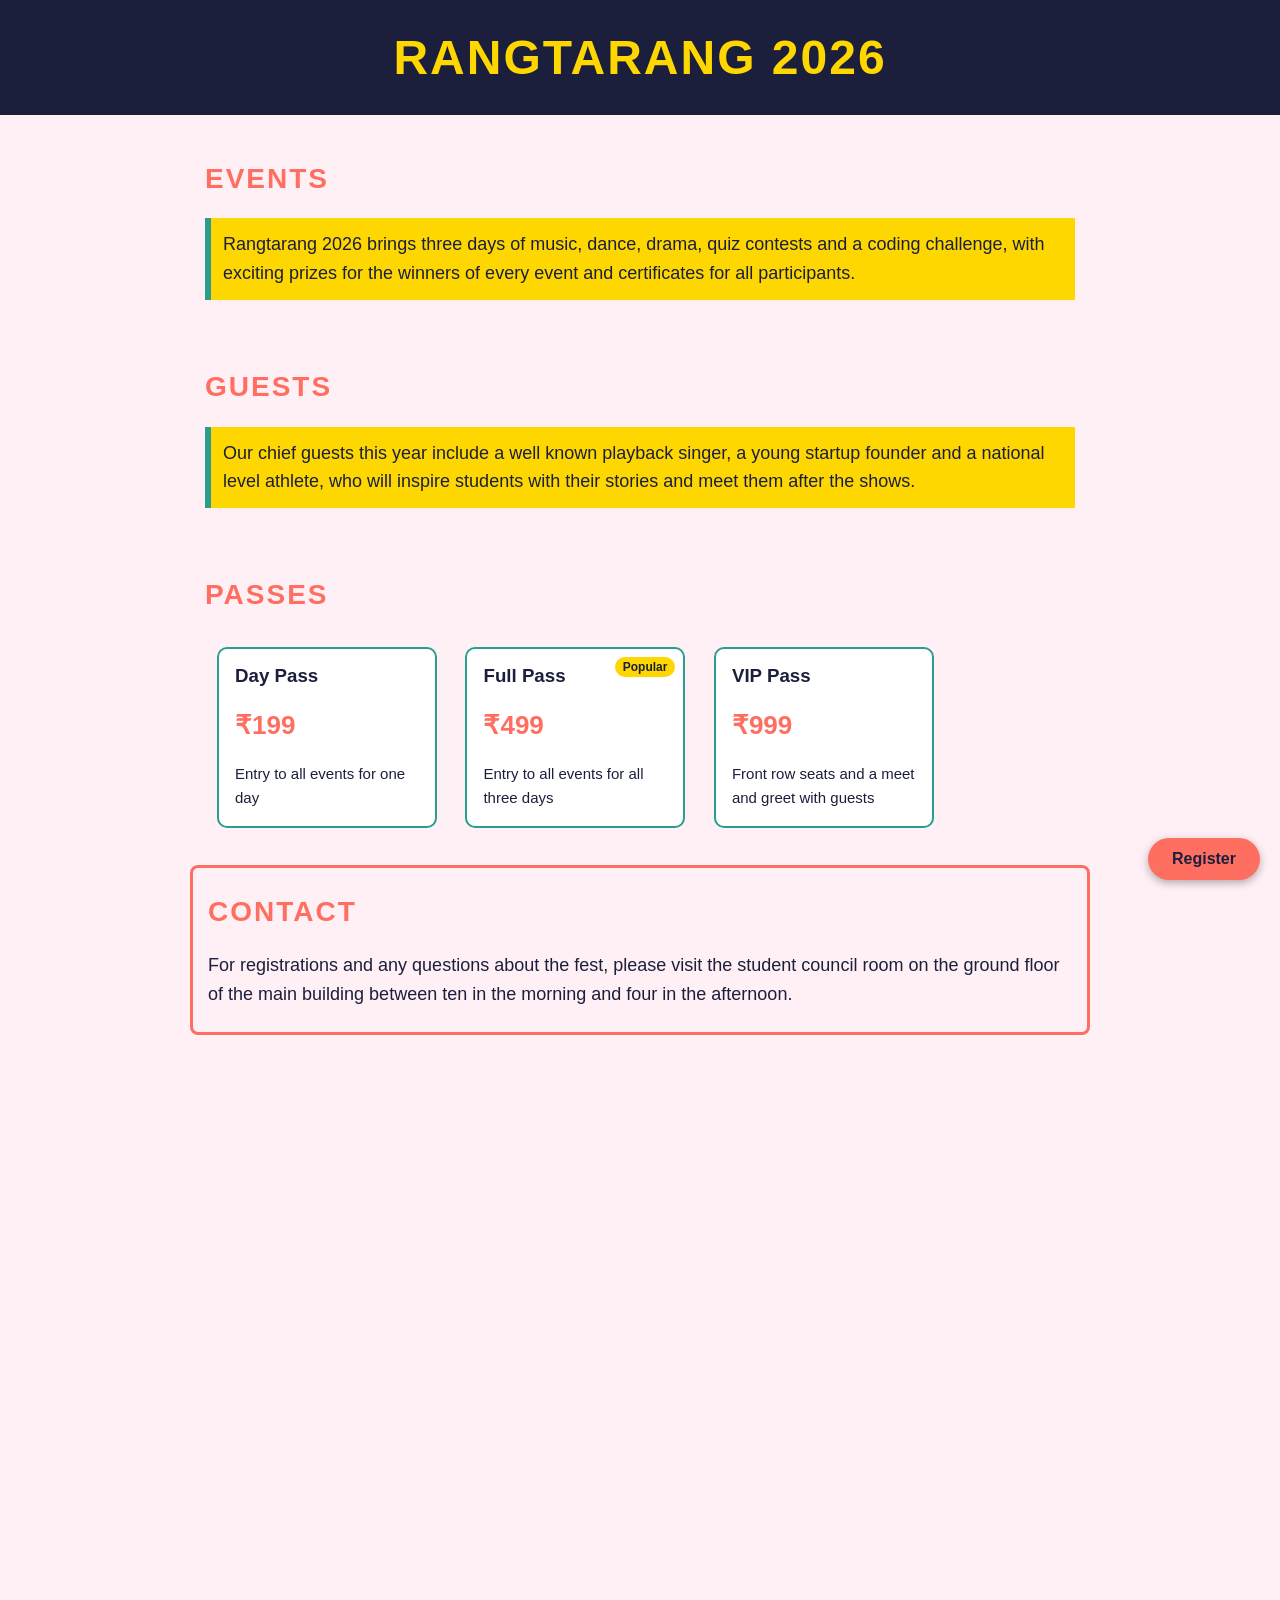
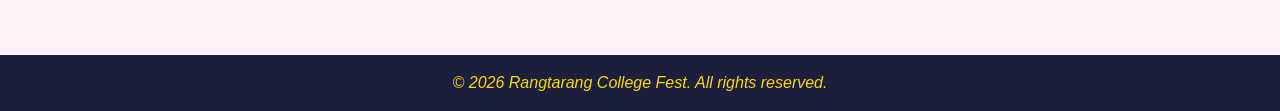
==== index.html @ b6454889 "Add pass cards, badge and register button" ====
<!DOCTYPE html>
<html lang="en">
<head>
    <meta charset="UTF-8">
    <meta name="viewport" content="width=device-width, initial-scale=1.0">
    <title>Rangtarang 2026 - College Fest</title>
    <link rel="stylesheet" href="style.css">
</head>
<body>

    <header>
        <h1>Rangtarang 2026</h1>
    </header>

    <main>

        <article>
            <h2>Events</h2>
            <p class="highlight">
                Rangtarang 2026 brings three days of music, dance, drama, quiz
                contests and a coding challenge, with exciting prizes for the
                winners of every event and certificates for all participants.
            </p>
        </article>

        <article>
            <h2>Guests</h2>
            <p class="highlight">
                Our chief guests this year include a well known playback singer,
                a young startup founder and a national level athlete, who will
                inspire students with their stories and meet them after the shows.
            </p>
        </article>

        <article>
            <h2>Passes</h2>

            <section class="pass">
                <h3>Day Pass</h3>
                <p class="price">₹199</p>
                <p class="perk">Entry to all events for one day</p>
            </section>

            <section class="pass">
                <span class="badge">Popular</span>
                <h3>Full Pass</h3>
                <p class="price">₹499</p>
                <p class="perk">Entry to all events for all three days</p>
            </section>

            <section class="pass">
                <h3>VIP Pass</h3>
                <p class="price">₹999</p>
                <p class="perk">Front row seats and a meet and greet with guests</p>
            </section>
        </article>

        <article id="contact">
            <h2>Contact</h2>
            <p>
                For registrations and any questions about the fest, please visit
                the student council room on the ground floor of the main building
                between ten in the morning and four in the afternoon.
            </p>
        </article>

    </main>

    <footer>
        <p>&copy; 2026 Rangtarang College Fest. All rights reserved.</p>
    </footer>

    <a href="#contact" class="register-btn">Register</a>

</body>
</html>
---- style.css ----
/* Fest palette (5 colours)
   1. #1b1f3b          deep navy   (hex)
   2. rgb(255,111,97)  coral       (rgb)
   3. gold             gold        (colour name)
   4. #2a9d8f          teal        (hex)
   5. lavenderblush    soft pink   (colour name)
*/

/* ---------- Element selectors ---------- */
body {
    font-family: "Segoe UI", Tahoma, Verdana, sans-serif;
    background-color: lavenderblush;
    color: #1b1f3b;
    margin: 0;
}

h1 {
    color: gold;
    font-size: 48px;
    margin: 0;
}

h2 {
    color: rgb(255, 111, 97);
    font-size: 28px;
}

p {
    font-size: 18px;
    line-height: 1.6;
}

header {
    background-color: #1b1f3b;
    text-align: center;
    padding: 30px 10px;
}

main {
    max-width: 900px;
    margin: 20px auto;
    padding: 0 15px;
    min-height: 1500px; /* so the page scrolls (to test the fixed button) */
}

article {
    margin-bottom: 20px;
    padding: 5px 15px;
}

footer {
    background-color: #1b1f3b;
    text-align: center;
    padding: 15px;
}

/* ---------- Class selector ---------- */
.highlight {
    background-color: gold;
    border-left: 6px solid #2a9d8f;
    padding: 12px;
}

/* ---------- Id selector ---------- */
#contact {
    border: 3px solid rgb(255, 111, 97);
    border-radius: 8px;
}

/* ---------- Group selector ---------- */
h1, h2 {
    text-transform: uppercase;
    letter-spacing: 2px;
}

/* ---------- Descendant selector ---------- */
footer p {
    color: gold;
    font-style: italic;
    font-size: 16px;
    margin: 0;
}

/* ================= Session 6 ================= */

/* ---------- Pass cards (Tasks 1, 2 and 4) ---------- */
.pass {
    display: inline-block;          /* cards side by side in one row */
    vertical-align: top;
    box-sizing: border-box;         /* 220px includes padding and border */
    width: 220px;
    padding: 16px;
    border: 2px solid #2a9d8f;
    margin: 12px;
    background-color: white;
    border-radius: 10px;
    position: relative;             /* badge is placed relative to the card */
}

.pass h3 {
    margin-top: 0;
}

.price {
    font-size: 26px;
    font-weight: bold;
    color: rgb(255, 111, 97);
    margin: 5px 0;
}

.perk {
    font-size: 15px;
    margin-bottom: 0;
}

/* ---------- 'Popular' badge (Task 4) ---------- */
.badge {
    position: absolute;
    top: 8px;
    right: 8px;
    background-color: gold;
    color: #1b1f3b;
    font-size: 12px;
    font-weight: bold;
    padding: 3px 8px;
    border-radius: 12px;
}

/* ---------- Fixed Register button (Task 3) ---------- */
.register-btn {
    position: fixed;
    bottom: 20px;
    right: 20px;
    background-color: rgb(255, 111, 97);
    color: #1b1f3b;
    font-weight: bold;
    text-decoration: none;
    padding: 12px 24px;
    border-radius: 30px;
    box-shadow: 0 3px 8px rgba(0, 0, 0, 0.3);
}
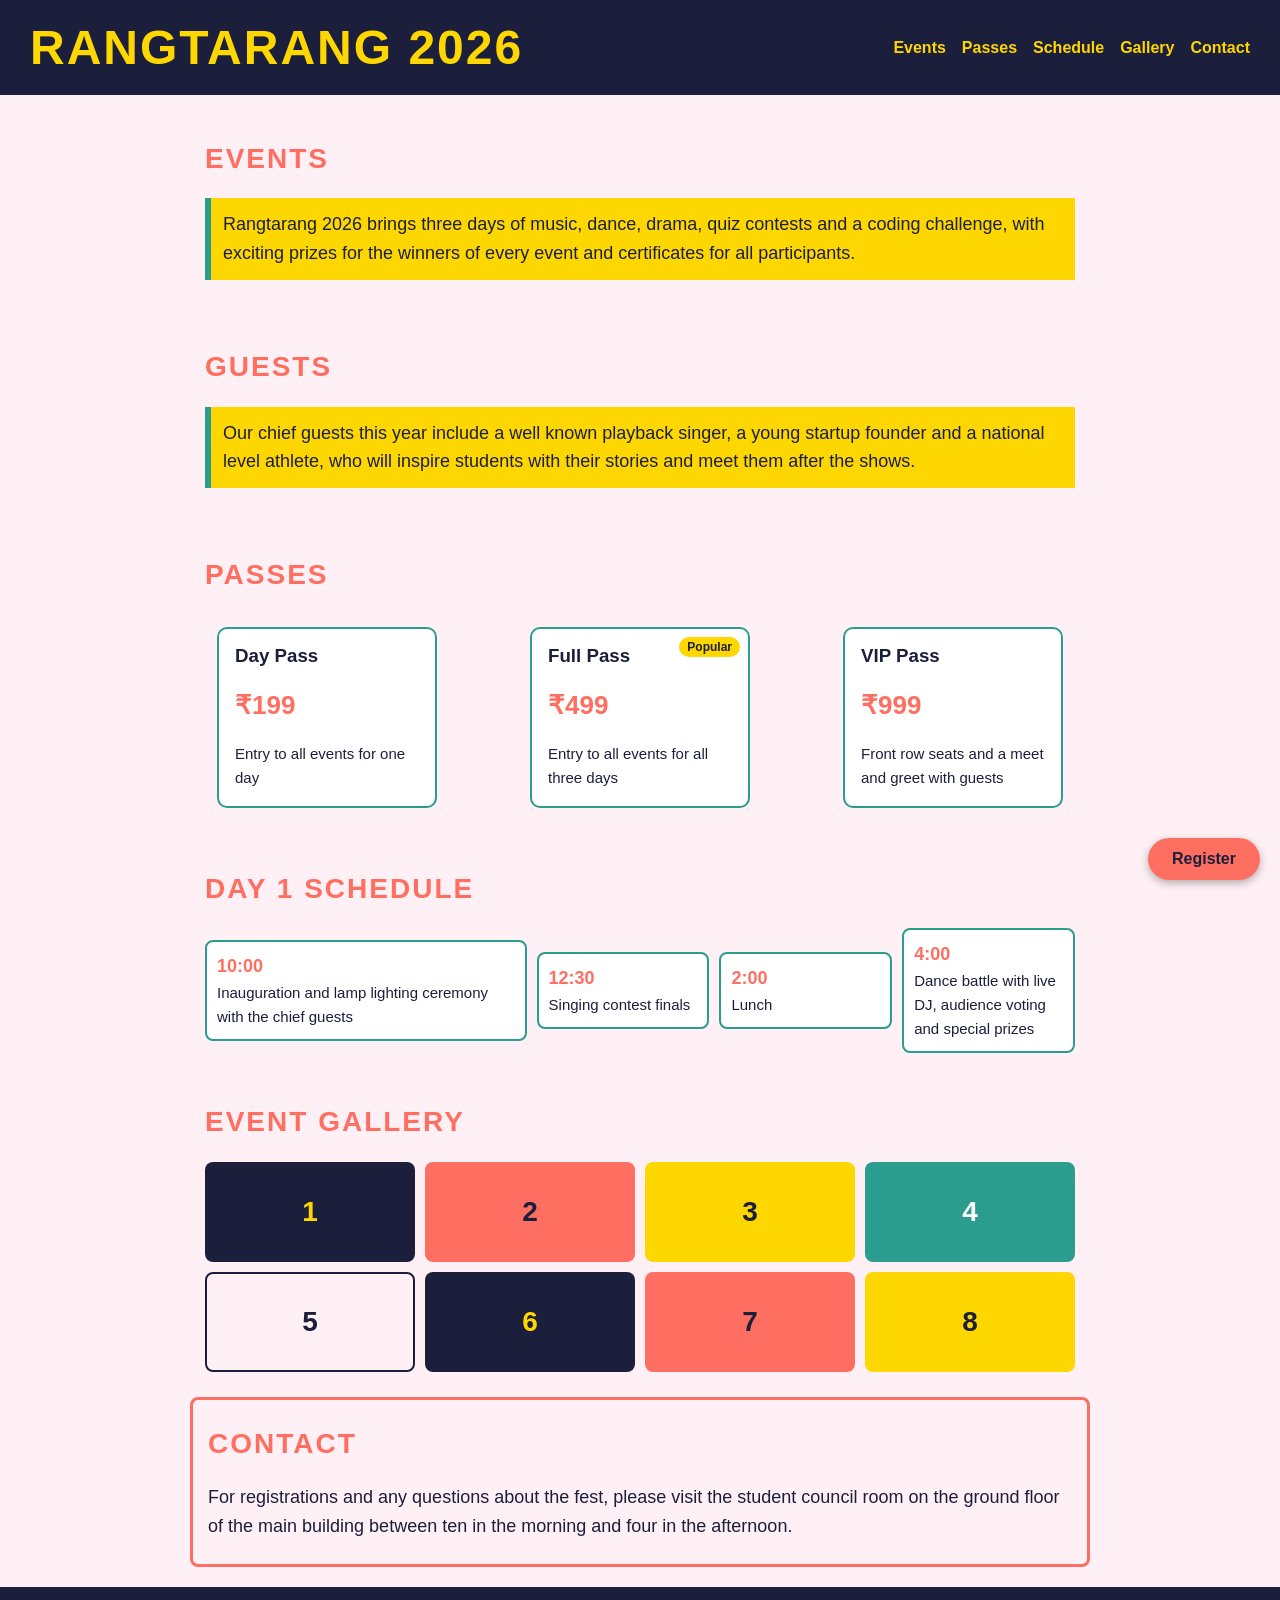
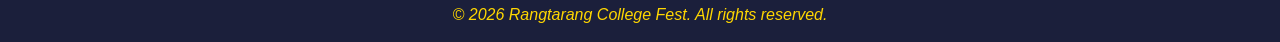
==== commit 693e9fae: "add flexbox and grid layout" ====
--- a/index.html
+++ b/index.html
@@ -10,11 +10,18 @@
 
     <header>
         <h1>Rangtarang 2026</h1>
+        <nav>
+            <a href="#events">Events</a>
+            <a href="#passes">Passes</a>
+            <a href="#schedule">Schedule</a>
+            <a href="#gallery">Gallery</a>
+            <a href="#contact">Contact</a>
+        </nav>
     </header>
 
     <main>
 
-        <article>
+        <article id="events">
             <h2>Events</h2>
             <p class="highlight">
                 Rangtarang 2026 brings three days of music, dance, drama, quiz
@@ -32,27 +39,70 @@
             </p>
         </article>
 
-        <article>
+        <article id="passes">
             <h2>Passes</h2>
 
-            <section class="pass">
-                <h3>Day Pass</h3>
-                <p class="price">₹199</p>
-                <p class="perk">Entry to all events for one day</p>
-            </section>
+            <div class="passes">
+                <section class="pass">
+                    <h3>Day Pass</h3>
+                    <p class="price">₹199</p>
+                    <p class="perk">Entry to all events for one day</p>
+                </section>
 
-            <section class="pass">
-                <span class="badge">Popular</span>
-                <h3>Full Pass</h3>
-                <p class="price">₹499</p>
-                <p class="perk">Entry to all events for all three days</p>
-            </section>
+                <section class="pass">
+                    <span class="badge">Popular</span>
+                    <h3>Full Pass</h3>
+                    <p class="price">₹499</p>
+                    <p class="perk">Entry to all events for all three days</p>
+                </section>
 
-            <section class="pass">
-                <h3>VIP Pass</h3>
-                <p class="price">₹999</p>
-                <p class="perk">Front row seats and a meet and greet with guests</p>
-            </section>
+                <section class="pass">
+                    <h3>VIP Pass</h3>
+                    <p class="price">₹999</p>
+                    <p class="perk">Front row seats and a meet and greet with guests</p>
+                </section>
+            </div>
+        </article>
+
+        <article id="schedule">
+            <h2>Day 1 Schedule</h2>
+
+            <div class="slots">
+                <section class="slot slot-first">
+                    <p class="time">10:00</p>
+                    <p class="event">Inauguration and lamp lighting ceremony with the chief guests</p>
+                </section>
+
+                <section class="slot">
+                    <p class="time">12:30</p>
+                    <p class="event">Singing contest finals</p>
+                </section>
+
+                <section class="slot">
+                    <p class="time">2:00</p>
+                    <p class="event">Lunch</p>
+                </section>
+
+                <section class="slot">
+                    <p class="time">4:00</p>
+                    <p class="event">Dance battle with live DJ, audience voting and special prizes</p>
+                </section>
+            </div>
+        </article>
+
+        <article id="gallery">
+            <h2>Event Gallery</h2>
+
+            <div class="gallery">
+                <section class="tile">1</section>
+                <section class="tile">2</section>
+                <section class="tile">3</section>
+                <section class="tile">4</section>
+                <section class="tile">5</section>
+                <section class="tile">6</section>
+                <section class="tile">7</section>
+                <section class="tile">8</section>
+            </div>
         </article>
 
         <article id="contact">
--- a/style.css
+++ b/style.css
@@ -30,17 +30,34 @@
     line-height: 1.6;
 }
 
+/* ---------- Header as a flex container (Session 7, Task 4) ---------- */
 header {
     background-color: #1b1f3b;
-    text-align: center;
-    padding: 30px 10px;
+    padding: 20px 30px;
+    display: flex;
+    justify-content: space-between;  /* name left, nav right */
+    align-items: center;             /* vertically centred */
+}
+
+nav {
+    display: flex;
+    gap: 16px;
+}
+
+nav a {
+    color: gold;
+    text-decoration: none;
+    font-weight: bold;
+}
+
+nav a:hover {
+    color: rgb(255, 111, 97);
 }
 
 main {
     max-width: 900px;
     margin: 20px auto;
     padding: 0 15px;
-    min-height: 1500px; /* so the page scrolls (to test the fixed button) */
 }
 
 article {
@@ -83,11 +100,9 @@
 
 /* ================= Session 6 ================= */
 
-/* ---------- Pass cards (Tasks 1, 2 and 4) ---------- */
+/* ---------- Pass cards ---------- */
 .pass {
-    display: inline-block;          /* cards side by side in one row */
-    vertical-align: top;
-    box-sizing: border-box;         /* 220px includes padding and border */
+    box-sizing: border-box;
     width: 220px;
     padding: 16px;
     border: 2px solid #2a9d8f;
@@ -113,7 +128,7 @@
     margin-bottom: 0;
 }
 
-/* ---------- 'Popular' badge (Task 4) ---------- */
+/* ---------- 'Popular' badge ---------- */
 .badge {
     position: absolute;
     top: 8px;
@@ -126,7 +141,7 @@
     border-radius: 12px;
 }
 
-/* ---------- Fixed Register button (Task 3) ---------- */
+/* ---------- Fixed Register button ---------- */
 .register-btn {
     position: fixed;
     bottom: 20px;
@@ -139,3 +154,88 @@
     border-radius: 30px;
     box-shadow: 0 3px 8px rgba(0, 0, 0, 0.3);
 }
+
+/* ================= Session 7 ================= */
+
+/* ---------- Task 1: passes in a flex row ---------- */
+.passes {
+    display: flex;
+    flex-direction: row;
+    justify-content: space-between;
+    gap: 16px;
+}
+
+/* ---------- Task 2: schedule slots in a flex row ---------- */
+.slots {
+    display: flex;
+    align-items: center;            /* slots with less text sit in the middle */
+    gap: 10px;
+}
+
+.slot {
+    flex: 1;                        /* no fixed width, so space is shared 2:1 */
+    box-sizing: border-box;
+    background-color: white;
+    border: 2px solid #2a9d8f;
+    border-radius: 8px;
+    padding: 10px;
+}
+
+.slot-first {
+    flex: 2;                        /* twice as wide as the others */
+}
+
+.time {
+    font-weight: bold;
+    color: rgb(255, 111, 97);
+    margin: 0;
+}
+
+.event {
+    font-size: 15px;
+    margin: 0;
+}
+
+/* ---------- Task 3: gallery grid ---------- */
+.gallery {
+    display: grid;
+    grid-template-columns: repeat(4, 1fr);
+    grid-template-rows: repeat(2, 100px);
+    gap: 10px;
+}
+
+.tile {
+    display: flex;
+    align-items: center;
+    justify-content: center;
+    font-size: 28px;
+    font-weight: bold;
+    border-radius: 8px;
+}
+
+/* tile colours: only the five palette colours */
+.tile:nth-child(5n + 1) {
+    background-color: #1b1f3b;
+    color: gold;
+}
+
+.tile:nth-child(5n + 2) {
+    background-color: rgb(255, 111, 97);
+    color: #1b1f3b;
+}
+
+.tile:nth-child(5n + 3) {
+    background-color: gold;
+    color: #1b1f3b;
+}
+
+.tile:nth-child(5n + 4) {
+    background-color: #2a9d8f;
+    color: white;
+}
+
+.tile:nth-child(5n + 5) {
+    background-color: lavenderblush;
+    color: #1b1f3b;
+    border: 2px solid #1b1f3b;
+}
